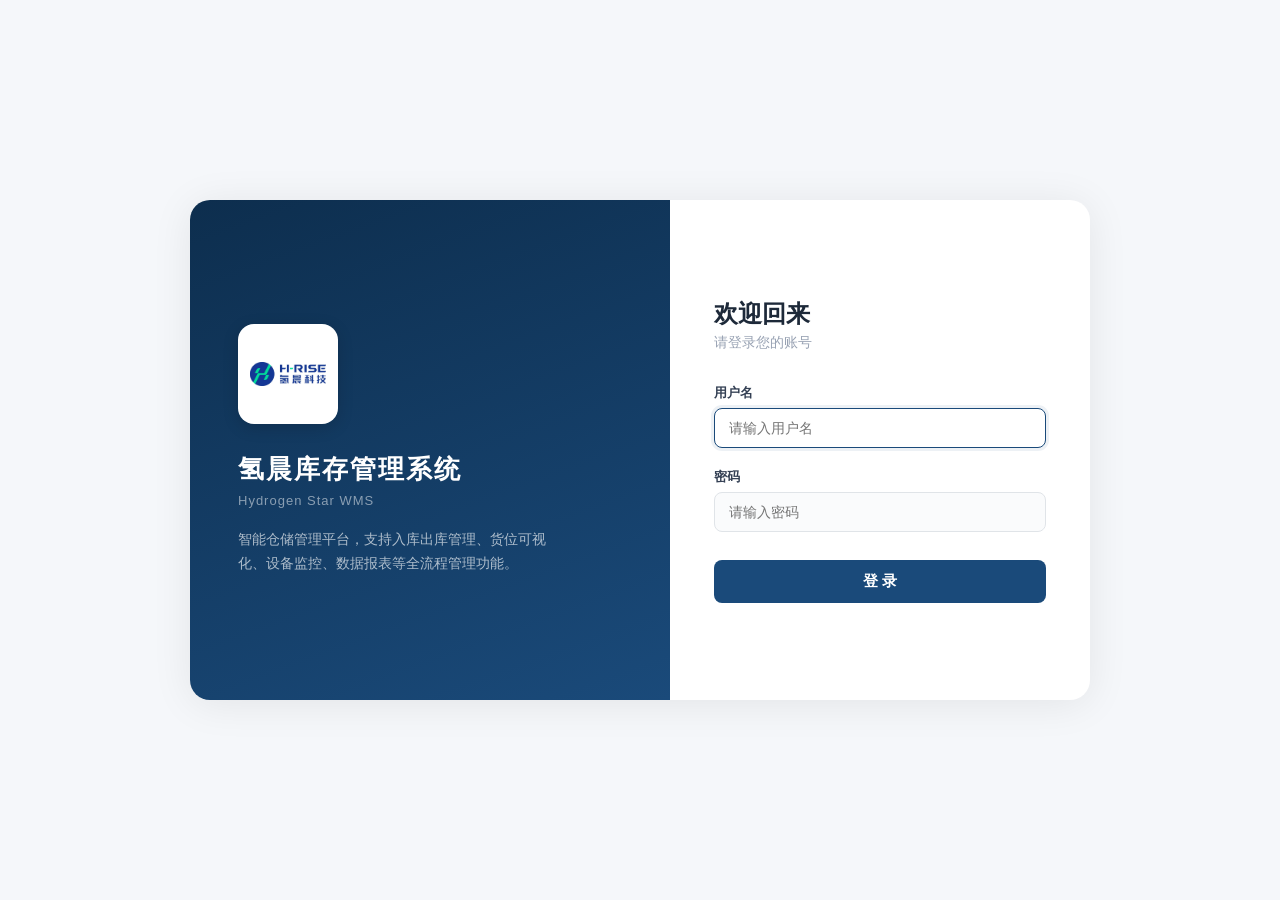
==== LongShenStorageWeb/index.html @ c6182372 "复位按钮" ====
<!DOCTYPE html>
<html lang="zh-CN">
<head>
<meta charset="UTF-8">
<meta name="viewport" content="width=device-width, initial-scale=1.0">
<title>上海氢晨库存管理系统</title>
<link rel="stylesheet" href="css/style.css">
<script>
// ===== 登录函数（内嵌在HTML中，不依赖外部JS，确保始终可用）=====
async function handleLogin() {
    const username = document.getElementById('loginUser').value.trim();
    const password = document.getElementById('loginPass').value;
    if (!username || !password) { alert('请输入用户名和密码'); return; }
    try {
        const resp = await fetch(window.location.origin + '/api/auth/login', {
            method: 'POST',
            headers: { 'Content-Type': 'application/json' },
            body: JSON.stringify({ username, password })
        });
        if (!resp.ok) { const err = await resp.json().catch(()=>({})); throw new Error(err.error || '登录失败'); }
        const data = await resp.json();
        localStorage.setItem('ls_token', data.token);
        localStorage.setItem('ls_user', JSON.stringify(data));
        window.location.href = '/';
    } catch(e) { alert('登录失败: ' + e.message); }
}
</script>
</head>
<body>

<!-- ===== 登录页面（独立全屏） ===== -->
<div class="login-page" id="loginPage">
  <div class="login-container">
    <div class="login-left">
      <div class="login-logo-area">
        <img src="logo.jpg" alt="氢晨" class="login-logo-img">
      </div>
      <div class="login-left-title">氢晨库存管理系统</div>
      <div class="login-left-sub">Hydrogen Star WMS</div>
      <div class="login-left-desc">智能仓储管理平台，支持入库出库管理、货位可视化、设备监控、数据报表等全流程管理功能。</div>
    </div>
    <div class="login-right">
      <div class="login-right-top">
      </div>
      <div class="login-card">
        <div class="login-card-title">欢迎回来</div>
        <div class="login-card-sub">请登录您的账号</div>
        <div class="login-input-wrap">
          <div class="login-input-label">用户名</div>
          <input type="text" id="loginUser" placeholder="请输入用户名" autofocus>
        </div>
        <div class="login-input-wrap">
          <div class="login-input-label">密码</div>
          <input type="password" id="loginPass" placeholder="请输入密码" onkeydown="if(event.key==='Enter')handleLogin()">
        </div>
        <button class="login-action-btn" onclick="handleLogin()">登 录</button>

      </div>
    </div>
  </div>
</div>

<!-- 侧边栏 -->
<div class="sidebar">
  <div class="sidebar-logo">
    <div class="logo-icon" style="background:transparent;width:auto;height:auto;font-size:22px">🏭</div>
    <div class="logo-text">氢晨科技<small>库存管理系统</small></div>
  </div>
  <nav class="sidebar-nav" id="tabNav">
    <a class="nav-item active" data-page="dashboard"><span class="nav-icon">📊</span>仪表盘</a>
    <a class="nav-item perm-write" data-page="inbound"><span class="nav-icon">📥</span>入库管理</a>
    <a class="nav-item perm-write" data-page="outbound"><span class="nav-icon">📤</span>出库管理</a>
    <a class="nav-item" data-page="slots"><span class="nav-icon">🗄️</span>货位管理</a>
    <a class="nav-item" data-page="ledger"><span class="nav-icon">📋</span>台账查询</a>
    <a class="nav-item" data-page="report"><span class="nav-icon">📈</span>报表统计</a>
    <a class="nav-item perm-write" data-page="alert"><span class="nav-icon">⚠️</span>库存预警</a>
    <a class="nav-item" data-page="devmonitor"><span class="nav-icon">📡</span>设备监控</a>
    <a class="nav-item perm-write" data-page="devcontrol"><span class="nav-icon">🎮</span>设备调用</a>
    <a class="nav-item perm-admin" data-page="users"><span class="nav-icon">👥</span>用户管理</a>
    <a class="nav-item perm-admin" data-page="roles"><span class="nav-icon">🔐</span>角色权限</a>
  </nav>
  <div class="sidebar-footer">
    <div class="user-info">
      <div class="user-avatar" id="sidebarAvatar">U</div>
      <div><div class="user-name" id="sidebarUserName">未登录</div><div class="user-role" id="sidebarUserRole">-</div></div>
    </div>
    <button class="logout-btn" onclick="logout()">退出登录</button>
  </div>
</div>

<!-- 主内容 -->
<div class="main">
  <div class="topbar">
    <div class="topbar-title" id="pageTitle">仪表盘</div>
    <div class="topbar-right">
      <span class="topbar-clock" id="topbarClock"></span>
      <span class="topbar-divider">|</span>
      <span class="topbar-status" id="headerStatus">加载中...</span>
      <img src="logo.jpg" alt="氢晨" class="topbar-logo">
    </div>
  </div>
  <div class="content">

    <!-- 仪表盘 -->
    <div class="page active" id="page-dashboard">
      <div class="metrics" id="metricsContainer">
        <div class="metric-card"><div class="metric-icon" style="background:#e8f0fe;font-size:20px">📥</div><div><div class="metric-value" id="metricTodayIn">0</div><div class="metric-label">今日入库</div></div></div>
        <div class="metric-card"><div class="metric-icon" style="background:#fef3e8;font-size:20px">📤</div><div><div class="metric-value" id="metricTodayOut">0</div><div class="metric-label">今日出库</div></div></div>
        <div class="metric-card"><div class="metric-icon" style="background:#fde8e8;font-size:20px">🔴</div><div><div class="metric-value" id="metricOccupied">0</div><div class="metric-label">占用库位</div></div></div>
        <div class="metric-card"><div class="metric-icon" style="background:#e8f8f0;font-size:20px">🟢</div><div><div class="metric-value" id="metricFree">0</div><div class="metric-label">空闲库位</div></div></div>
        <div class="metric-card"><div class="metric-icon" style="background:#fef3e8;font-size:20px">⚠️</div><div><div class="metric-value" id="metricAlert">正常</div><div class="metric-label">库存预警</div></div></div>
      </div>
      <div class="card"><div class="card-header">🗄️ 库位可视化</div>
        <div class="card-body"><div class="legend"><div class="legend-item"><div class="legend-swatch" style="background:#eafaf1"></div>空闲</div><div class="legend-item"><div class="legend-swatch" style="background:#fde8e8"></div>占用</div></div><div class="slot-visual" id="dashboardSlots"></div></div>
      </div>
      <div class="card"><div class="card-header">📋 最近入库</div>
        <div class="card-body"><div class="table-wrap"><table class="data-table"><thead><tr><th>托盘号</th><th>工装号</th><th>货位</th><th>操作人</th><th>时间</th></tr></thead><tbody id="recentBody"></tbody></table></div></div>
      </div>
    </div>

    <!-- 入库 -->
    <div class="page" id="page-inbound">
      <div class="card"><div class="card-header">📥 入库信息录入</div>
        <div class="card-body">
          <div class="form-grid">
            <div class="form-group"><label>托盘号</label><input id="inPallet" list="dlPallet" placeholder="001-066" oninput="formatPalletInput(this)" onfocus="this.select()" autofocus></div>
            <div class="form-group"><label>工装号</label><input id="inTooling" list="dlTooling" placeholder="自行输入"></div>
            <div class="form-group"><label>项目号</label><input id="inProject" list="dlProject" placeholder="自行输入"></div>
            <div class="form-group"><label>型号</label><input id="inModel" list="dlModel" placeholder="字母+数字"></div>
            <div class="form-group"><label>工单号</label><input id="inWorkOrder" placeholder="批次入库保留"></div>
            <div class="form-group"><label>电解槽编号</label><input id="inCellNumber" placeholder="批次入库保留"></div>
            <div class="form-group"><label>组件节数</label><input type="number" id="inComponentSections" min="1" max="20" value="1"></div>
            <div class="form-group"><label>客户名称</label><input id="inCustomer" list="dlCustomer" placeholder="自行输入"></div>
            <div class="form-group"><label>操作人员</label><input id="inOperator" readonly style="background:#f5f5f5;cursor:not-allowed"></div>
            <div class="form-group full"><label>备注</label><textarea id="inNotes"></textarea></div>
          </div>
          <datalist id="dlPallet"></datalist><datalist id="dlTooling"></datalist><datalist id="dlProject"></datalist><datalist id="dlModel"></datalist><datalist id="dlCustomer"></datalist>
          <div class="btn-group">
            <button class="btn btn-primary" onclick="handleInbound()">📥 入库确认</button>
            <button class="btn" onclick="clearInbound()">🗑️ 清空</button>
          </div>
        </div>
      </div>
      <div class="card"><div class="card-header">📋 最近入库</div>
        <div class="card-body"><div class="table-wrap"><table class="data-table"><thead><tr><th>时间</th><th>托盘号</th><th>操作人</th><th>货位</th></tr></thead><tbody id="inboundRecentBody"></tbody></table></div></div>
      </div>
      <div class="card"><div class="card-header">🔧 PLC复位</div>
        <div class="card-body">
          <p style="font-size:13px;color:var(--text-secondary);margin-bottom:12px">当立库处于故障状态(4009=3)时，可发送复位指令清除故障。</p>
          <button class="btn btn-warning" onclick="resetPlc(this)">🔧 执行PLC复位</button>
          <div class="reset-result" style="margin-top:8px;font-size:13px;display:none"></div>
        </div>
      </div>
    </div>

    <!-- 出库 -->
    <div class="page" id="page-outbound">
      <div class="card"><div class="card-header">� 在库清单 - 选择要出库的工件</div>
        <div class="card-body">
          <div style="display:flex;gap:12px;margin-bottom:12px;align-items:center;flex-wrap:wrap">
            <input type="text" id="outSearch" placeholder="🔍 搜索托盘号、型号、货位号..." style="flex:1;min-width:200px;padding:8px 12px;font-size:14px;border:1px solid var(--border);border-radius:6px;outline:none" oninput="filterOutboundTable()">
            <select id="outFilterModel" style="padding:8px 12px;font-size:14px;border:1px solid var(--border);border-radius:6px;outline:none" onchange="filterOutboundTable()">
              <option value="">全部型号</option>
            </select>
            <select id="outFilterProject" style="padding:8px 12px;font-size:14px;border:1px solid var(--border);border-radius:6px;outline:none" onchange="filterOutboundTable()">
              <option value="">全部项目</option>
            </select>
            <button class="btn btn-primary" onclick="loadOutboundInventory()">🔄 刷新</button>
          </div>
          <div class="table-wrap" style="max-height:380px">
            <table class="data-table" id="outboundInventoryTable">
              <thead><tr><th style="width:40px">选择</th><th>托盘号</th><th>工装号</th><th>项目号</th><th>型号</th><th>工单号</th><th>货位</th><th>入库时间</th><th>操作人</th></tr></thead>
              <tbody id="outboundInventoryBody"></tbody>
            </table>
          </div>
        </div>
      </div>
      <div class="card" id="outboundSelectedCard" style="display:none">
        <div class="card-header">📤 出库确认 — <span id="outSelectedLabel"></span></div>
        <div class="card-body">
          <div class="form-grid" style="grid-template-columns:1fr">
            <div class="form-group"><label>操作人员</label><input id="outOperator" readonly style="background:#f5f5f5;cursor:not-allowed"></div>
          </div>
          <div class="btn-group">
            <button class="btn btn-danger" onclick="handleOutbound()">📤 执行出库</button>
            <button class="btn" onclick="document.getElementById('outboundSelectedCard').style.display='none';document.getElementById('outSelectedId').value=''">取消</button>
          </div>
        </div>
      </div>
      <div class="card"><div class="card-header">📋 出库台账</div>
        <div class="card-body"><div class="table-wrap"><table class="data-table"><thead><tr><th>时间</th><th>托盘号</th><th>操作人</th><th>说明</th></tr></thead><tbody id="outboundBody"></tbody></table></div></div>
      </div>
      <div class="card"><div class="card-header">🔧 PLC复位</div>
        <div class="card-body">
          <p style="font-size:13px;color:var(--text-secondary);margin-bottom:12px">当立库处于故障状态(4009=3)时，可发送复位指令清除故障。</p>
          <button class="btn btn-warning" onclick="resetPlc(this)">🔧 执行PLC复位</button>
          <div class="reset-result" style="margin-top:8px;font-size:13px;display:none"></div>
        </div>
      </div>
    </div>

    <!-- 货位 -->
    <div class="page" id="page-slots">
      <div class="card"><div class="card-header"> 库位搜索与编辑</div>
        <div class="card-body">
          <div style="display:flex;gap:12px;margin-bottom:12px;align-items:center">
            <input type="text" id="slotSearch" placeholder="搜索货位号、内部编号、位置..." style="flex:1;padding:8px 12px;font-size:14px;border:1px solid var(--border);border-radius:6px;outline:none" oninput="filterSlotTable()">
            <select id="slotFilterStatus" style="padding:8px 12px;font-size:14px;border:1px solid var(--border);border-radius:6px;outline:none" onchange="filterSlotTable()">
              <option value="">全部状态</option>
              <option value="free">空闲</option>
              <option value="occupied">占用</option>
              <option value="disabled">禁用</option>
            </select>
            <button class="btn btn-primary" onclick="loadSlotPage()">🔄 刷新</button>
          </div>
          <div class="table-wrap" style="max-height:400px"><table class="data-table"><thead><tr><th>内部编号</th><th>货位号</th><th>状态</th><th>位置</th><th>启用</th><th>操作</th></tr></thead><tbody id="slotTableBody"></tbody></table></div>
        </div>
      </div>
      <div class="card"><div class="card-header">📦 在库工件</div>
        <div class="card-body"><div class="table-wrap" style="max-height:180px"><table class="data-table"><thead><tr><th>托盘号</th><th>型号</th><th>货位</th><th>入库时间</th></tr></thead><tbody id="slotInventoryBody"></tbody></table></div></div>
      </div>
    </div>

    <!-- 台账 -->
    <div class="page" id="page-ledger">
      <div class="card"><div class="card-header">🔍 查询条件</div>
        <div class="card-body">
          <div class="search-bar">
            <div class="form-group"><label>类型</label><select id="ledgerType"><option value="">全部</option><option value="0">入库</option><option value="1">出库</option></select></div>
            <div class="form-group"><label>托盘号</label><input id="ledgerPallet"></div>
            <div class="form-group"><label>工单号</label><input id="ledgerWorkOrder"></div>
            <div class="form-group"><label>操作人</label><input id="ledgerOperator"></div>
            <div class="form-group"><label>开始</label><input type="datetime-local" id="ledgerStart"></div>
            <div class="form-group"><label>结束</label><input type="datetime-local" id="ledgerEnd"></div>
          </div>
          <div class="btn-group">
            <button class="btn btn-primary" onclick="queryLedger()">🔍 查询</button>
            <button class="btn" onclick="resetLedger()">🔄 重置</button>
          </div>
        </div>
      </div>
      <div class="card"><div class="card-header">📋 进出台账</div>
        <div class="card-body"><div class="table-wrap" style="max-height:500px"><table class="data-table"><thead><tr><th>时间</th><th>类型</th><th>托盘号</th><th>工单号</th><th>操作人</th><th>货位</th><th>说明</th></tr></thead><tbody id="ledgerBody"></tbody></table></div></div>
      </div>
    </div>

    <!-- 报表 -->
    <div class="page" id="page-report">
      <div class="card"><div class="card-header">📈 报表导出</div>
        <div class="card-body">
          <div class="form-grid">
            <div class="form-group"><label>报表类型</label><select id="reportType"><option>进出台账</option><option>库存清单</option><option>操作记录</option></select></div>
            <div class="form-group"></div>
          </div>
          <div class="btn-group">
            <button class="btn btn-primary" onclick="exportCSV()">📥 导出CSV</button>
            <button class="btn" onclick="previewReport()">👁️ 预览</button>
          </div>
        </div>
      </div>
      <div class="card"><div class="card-header">📄 报表预览</div>
        <div class="card-body"><pre id="reportPreview" style="background:#f9fafb;padding:12px;border-radius:6px;font-size:12px;max-height:400px;overflow:auto;font-family:Consolas,monospace;white-space:pre-wrap;border:1px solid var(--border)"></pre></div>
      </div>
    </div>

    <!-- 库存预警 -->
    <div class="page" id="page-alert">
      <div class="card"><div class="card-header">⚠️ 库存预警设置</div>
        <div class="card-body">
          <div style="display:flex;gap:24px;align-items:center;margin-bottom:20px;padding:20px;background:#f8f9fc;border-radius:8px">
            <div style="font-size:48px" id="alertStatusIcon">⚠️</div>
            <div>
              <div id="alertStatus" style="font-size:18px;font-weight:bold;margin-bottom:4px"><span class="badge badge-active">✅ 正常</span></div>
              <div id="alertDetail" style="color:var(--text-secondary);font-size:14px">加载中...</div>
            </div>
          </div>
          <div class="form-grid" style="max-width:500px">
            <div class="form-group"><label>库存下限</label><input type="number" id="alertMin" min="0" max="999" value="2"></div>
            <div class="form-group"><label>库存上限</label><input type="number" id="alertMax" min="0" max="999" value="18"></div>
          </div>
          <div class="btn-group">
            <button class="btn btn-primary" onclick="saveAlertSettings()">💾 保存预警阈值</button>
          </div>
          <div style="margin-top:16px;padding:12px;background:#fef3e8;border-radius:6px;font-size:13px;color:#b06823">
            💡 当库存数量低于下限或高于上限时，仪表盘和此页面会显示预警状态。
          </div>
        </div>
      </div>
    </div>

    <!-- 用户管理 -->
    <div class="page" id="page-users">
      <div class="card"><div class="card-header">👥 用户管理 <span style="font-weight:normal;font-size:12px;color:var(--text-secondary)">(管理员)</span></div>
        <div class="card-body">
          <div style="text-align:right;margin-bottom:12px">
            <button class="btn btn-primary" onclick="showCreateUserModal()">➕ 新建用户</button>
          </div>
          <div class="table-wrap"><table class="data-table"><thead><tr><th>用户名</th><th>显示名称</th><th>角色</th><th>状态</th><th>创建时间</th><th>操作</th></tr></thead><tbody id="userTableBody"></tbody></table></div>
        </div>
      </div>
    </div>

    <!-- 设备监控 -->
    <div class="page" id="page-devmonitor">
      <div class="card"><div class="card-header">📡 设备运行状态 <span style="font-weight:normal;font-size:12px;color:var(--text-secondary)">汇川Easy522 | D区寄存器</span></div>
        <div class="card-body">
          <div style="display:flex;gap:16px;flex-wrap:wrap;margin-bottom:16px">
            <div style="flex:1;min-width:200px;padding:16px;background:#f8f9fc;border-radius:8px;text-align:center">
              <div style="font-size:12px;color:var(--text-secondary)">设备状态</div>
              <div id="devState" style="font-size:24px;font-weight:bold;margin-top:4px">-</div>
            </div>
            <div style="flex:1;min-width:200px;padding:16px;background:#f8f9fc;border-radius:8px;text-align:center">
              <div style="font-size:12px;color:var(--text-secondary)">运行模式</div>
              <div id="devMode" style="font-size:24px;font-weight:bold;margin-top:4px">-</div>
            </div>
            <div style="flex:1;min-width:200px;padding:16px;background:#f8f9fc;border-radius:8px;text-align:center">
              <div style="font-size:12px;color:var(--text-secondary)">动作步骤</div>
              <div id="devStep" style="font-size:24px;font-weight:bold;margin-top:4px">-</div>
            </div>
            <div style="flex:1;min-width:200px;padding:16px;background:#f8f9fc;border-radius:8px;text-align:center">
              <div style="font-size:12px;color:var(--text-secondary)">故障代码</div>
              <div id="devError" style="font-size:24px;font-weight:bold;margin-top:4px;color:var(--success)">0</div>
            </div>
          </div>

          <div style="display:grid;grid-template-columns:1fr 1fr;gap:16px;margin-bottom:16px">
            <div style="padding:16px;background:#f8f9fc;border-radius:8px">
              <div style="font-size:13px;font-weight:bold;margin-bottom:10px">📍 轴位置</div>
              <div id="devPosition" style="font-size:13px"></div>
            </div>
            <div style="padding:16px;background:#f8f9fc;border-radius:8px">
              <div style="font-size:13px;font-weight:bold;margin-bottom:10px">🚦 信号状态</div>
              <div id="devFlags" style="font-size:13px"></div>
            </div>
          </div>

          <div style="font-size:12px;color:var(--text-secondary);text-align:center;padding:8px">
            <span id="devLastUpdate">等待数据...</span>
            <button class="btn btn-sm" style="margin-left:8px" onclick="loadDeviceMonitor()">🔄 刷新</button>
          </div>
        </div>
      </div>

      <div class="card"><div class="card-header">📋 寄存器值一览</div>
        <div class="card-body">
          <div class="table-wrap" style="max-height:400px"><table class="data-table"><thead><tr><th>地址</th><th>名称</th><th>值</th><th>说明</th></tr></thead><tbody id="devRegisterTable"></tbody></table></div>
        </div>
      </div>
    </div>

    <!-- 设备调用 -->
    <div class="page" id="page-devcontrol">
      <div class="card"><div class="card-header">🎮 设备指令 <span style="font-weight:normal;font-size:12px;color:var(--text-secondary)">写入D区寄存器</span></div>
        <div class="card-body">
          <div style="padding:12px;background:#fef3e8;border-radius:6px;font-size:13px;color:#b06823;margin-bottom:16px">
            ⚠️ 设置目标货位参数后点击"发送指令"。
          </div>

          <div style="display:grid;grid-template-columns:1fr 1fr;gap:16px;margin-bottom:16px">
            <div style="padding:16px;background:#f0f4f8;border-radius:8px">
              <div style="font-size:13px;font-weight:bold;margin-bottom:8px">🎯 目标货位</div>
              <div class="form-group" style="margin-bottom:6px"><label style="font-size:12px">设备序号</label><input type="number" id="cmdDeviceNo" value="1" min="1"></div>
              <div class="form-group" style="margin-bottom:6px"><label style="font-size:12px">动作标志</label><input type="number" id="cmdActionFlag" value="1" min="0" max="65535"></div>
              <div class="form-group" style="margin-bottom:6px"><label style="font-size:12px">排</label><input type="number" id="cmdFromRow" value="1" min="1" max="2"></div>
              <div class="form-group" style="margin-bottom:6px"><label style="font-size:12px">列</label><input type="number" id="cmdFromCol" value="1" min="1" max="4"></div>
              <div class="form-group"><label style="font-size:12px">层</label><input type="number" id="cmdFromLevel" value="1" min="1" max="8"></div>
            </div>
            <div style="padding:16px;background:#f0f4f8;border-radius:8px">
              <div style="font-size:13px;font-weight:bold;margin-bottom:8px">⚙️ 信息</div>
              <div style="font-size:12px;color:var(--text-secondary);margin-top:8px">
                <p>不分出入库，只需设置目标位置。</p>
                <p style="margin-top:8px">指令将写入：</p>
                <p>D2022 = 设备序号</p>
                <p>D2023 = 动作标志</p>
                <p>D2024~2026 = 排/列/层</p>
              </div>
            </div>
          </div>

          <div class="btn-group">
            <button class="btn btn-primary" onclick="sendDeviceCommand()">🚀 发送指令</button>
            <button class="btn" onclick="loadDeviceRegisters()">🔄 刷新写入区</button>
          </div>

          <div id="cmdResult" style="margin-top:12px;padding:12px;background:#f8f9fc;border-radius:6px;font-size:13px;display:none"></div>
        </div>
      </div>

      <div class="card"><div class="card-header">� PLC复位</div>
        <div class="card-body">
          <p style="font-size:13px;color:var(--text-secondary);margin-bottom:12px">当立库处于故障状态(4009=3)时，可发送复位指令清除故障。</p>
          <button class="btn btn-warning" onclick="resetPlc(this)">🔧 执行PLC复位</button>
          <div class="reset-result" style="margin-top:8px;font-size:13px;display:none"></div>
        </div>
      </div>

      <div class="card"><div class="card-header">�📝 写入寄存器</div>
        <div class="card-body">
          <div style="display:grid;grid-template-columns:repeat(auto-fill,minmax(180px,1fr));gap:10px" id="writeRegisters"></div>
        </div>
      </div>
    </div>

    <!-- 角色权限 -->
    <div class="page" id="page-roles">
      <div class="card"><div class="card-header">🔐 角色权限管理 <span style="font-weight:normal;font-size:12px;color:var(--text-secondary)">(管理员)</span></div>
        <div class="card-body" id="rolePermissionsContainer">
          <div class="loading">加载中...</div>
        </div>
      </div>
    </div>

  </div>
</div>

<script src="js/app.js?v=20260722"></script>

<!-- 用户编辑弹窗 -->
<div class="modal-overlay hidden" id="userModal">
  <div class="modal-box">
    <div class="modal-header"><span id="modalTitle">新建用户</span><a href="javascript:closeUserModal()" style="text-decoration:none;color:#999">✕</a></div>
    <div class="modal-body">
      <div class="form-group" style="margin-bottom:14px"><label>用户名</label><input type="text" id="mUsername"></div>
      <div class="form-group" style="margin-bottom:14px"><label>密码</label><input type="password" id="mPassword" placeholder="新建必填，编辑留空不修改"></div>
      <div class="form-group" style="margin-bottom:14px"><label>显示名称</label><input type="text" id="mDisplayName"></div>
      <div class="form-group" style="margin-bottom:14px"><label>角色</label><select id="mRole"><option value="Admin">管理员</option><option value="Operator" selected>操作员</option><option value="Viewer">查看员</option></select></div>
      <div class="form-group" style="margin-bottom:8px"><label><input type="checkbox" id="mIsActive" checked> 启用</label></div>
    </div>
    <div class="modal-footer">
      <button class="btn" onclick="closeUserModal()">取消</button>
      <button class="btn btn-primary" onclick="saveUser()">保存</button>
    </div>
  </div>
</div>

<!-- 库位详情弹窗 -->
<div class="modal-overlay hidden" id="slotDetailModal">
  <div class="modal-box" style="max-width:480px">
    <div class="modal-header">
      <span>📦 库位详情</span>
      <a href="javascript:closeSlotDetail()" style="text-decoration:none;color:#999;font-size:18px">✕</a>
    </div>
    <div class="modal-body" id="slotDetailBody">
      <div style="text-align:center;padding:20px;color:#98a2b3">加载中...</div>
    </div>
  </div>
</div>
<!-- 库位编辑弹窗 -->
<div class="modal-overlay hidden" id="slotEditModal">
  <div class="modal-box" style="max-width:500px">
    <div class="modal-header"><span>✏️ 编辑库位</span><a href="javascript:closeSlotEdit()" style="text-decoration:none;color:#999;font-size:18px">✕</a></div>
    <div class="modal-body">
      <div style="text-align:center;margin-bottom:16px">
        <div style="font-size:20px;font-weight:bold;color:#1d2939" id="editSlotCode">-</div>
        <div style="font-size:13px;color:#98a2b3;margin-top:4px" id="editSlotPosition">-</div>
      </div>
      <div style="border-top:1px solid #e8ecf0;padding-top:16px">
        <div class="form-grid" style="grid-template-columns:1fr 1fr">
          <div class="form-group"><label>内部编号</label><input type="number" id="editInternalNumber" min="0" max="99"></div>
          <div class="form-group" style="justify-content:flex-end">
            <label style="display:flex;align-items:center;gap:8px;margin-top:18px">
              <input type="checkbox" id="editIsEnabled" checked style="width:18px;height:18px"> 启用库位
            </label>
          </div>
        </div>
      </div>
      <div style="border-top:1px solid #e8ecf0;padding-top:14px;margin-top:14px">
        <div style="font-size:13px;font-weight:bold;color:#d92d20;margin-bottom:8px">⚠️ 危险操作</div>
        <button class="btn btn-danger" onclick="abnormalReleaseSlot()" style="width:100%">
          🔓 异常释放 - 强制清空该库位的工件信息
        </button>
        <div style="font-size:11px;color:#98a2b3;margin-top:4px">异常释放会强制删除该库位上的工件记录并释放库位，请谨慎操作。</div>
      </div>
    </div>
    <div class="modal-footer">
      <button class="btn" onclick="closeSlotEdit()">取消</button>
      <button class="btn btn-primary" onclick="saveSlotEdit()">💾 保存</button>
    </div>
  </div>
</div>
<!-- PLC任务进度弹窗 -->
<div class="modal-overlay hidden" id="plcTaskModal">
  <div class="modal-box" style="max-width:560px">
    <div class="modal-header">
      <span id="plcTaskTitle">📡 PLC任务执行中</span>
      <span style="color:#999;font-size:18px">⏳</span>
    </div>
    <div class="modal-body">
      <div style="margin-bottom:12px">
        <div class="progress-bar-bg">
          <div class="progress-bar-fill" id="plcTaskProgress" style="width:0%"></div>
        </div>
      </div>
      <div id="plcTaskSteps" style="max-height:300px;overflow-y:auto;font-size:13px;line-height:1.8">
      </div>
      <div style="margin-top:12px;border-top:1px solid #e8ecf0;padding-top:10px">
        <div style="font-size:11px;color:#98a2b3;font-weight:bold">📋 通信日志</div>
        <div id="plcTaskLogs" style="font-size:11px;color:#667085;max-height:150px;overflow-y:auto;font-family:Consolas,monospace;background:#f5f7fa;padding:8px;border-radius:4px;margin-top:4px;line-height:1.5"></div>
      </div>
    </div>
    <div class="modal-footer" id="plcTaskFooter">
      <button class="btn btn-primary hidden" id="plcTaskCloseBtn" onclick="closePlcTaskModal()">✅ 关闭</button>
    </div>
  </div>
</div>
</body>
</html>
---- LongShenStorageWeb/css/style.css ----
/* ===== 氢晨库存管理系统 - 专业管理界面 v3 ===== */
:root {
    --sidebar-w: 220px;
    --header-h: 56px;
    --primary: #1a4a7a;
    --primary-dark: #0d2e4e;
    --primary-light: #e8f0f8;
    --accent: #c99147;
    --accent-light: #f6ebda;
    --bg: #f0f2f5;
    --card: #ffffff;
    --border: #d0d5dd;
    --text: #1d2939;
    --text-secondary: #667085;
    --success: #12b76a;
    --danger: #d92d20;
    --warning: #f79009;
    --sidebar-bg: #0d2e4e;
    --sidebar-text: #b0c8e0;
    --sidebar-active: #c99147;
}

* { margin:0; padding:0; box-sizing:border-box; }

body {
    font-family: 'Microsoft YaHei UI', -apple-system, 'Segoe UI', sans-serif;
    background: var(--bg); color: var(--text); font-size: 14px;
    min-height: 100vh; display: flex;
}

/* ===== 侧边栏 ===== */
.sidebar {
    width: var(--sidebar-w); min-height: 100vh; background: var(--sidebar-bg);
    display: flex; flex-direction: column; position: fixed; left: 0; top: 0; z-index: 100;
}
.sidebar-logo {
    padding: 18px 16px; border-bottom: 1px solid rgba(255,255,255,0.08);
    display: flex; align-items: center; gap: 10px;
}
.sidebar-logo .logo-icon {
    width: 36px; height: 36px; background: var(--accent); border-radius: 8px;
    display: flex; align-items: center; justify-content: center;
    font-size: 20px; flex-shrink: 0;
}
.sidebar-logo .logo-text { color: white; font-size: 15px; font-weight: bold; line-height: 1.3; }
.sidebar-logo .logo-text small { font-size: 10px; font-weight: normal; color: var(--sidebar-text); display: block; margin-top: 1px; }

.sidebar-nav { flex: 1; padding: 12px 0; overflow-y: auto; }
.nav-item {
    display: flex; align-items: center; gap: 12px; padding: 10px 20px;
    color: var(--sidebar-text); cursor: pointer; transition: all 0.15s;
    font-size: 13px; border-left: 3px solid transparent; text-decoration: none;
}
.nav-item:hover { background: rgba(255,255,255,0.06); color: white; }
.nav-item.active { background: rgba(255,255,255,0.1); color: white; border-left-color: var(--sidebar-active); font-weight: bold; }
.nav-item .nav-icon { font-size: 18px; width: 24px; text-align: center; }
.nav-item.hidden { display: none; }

.sidebar-footer {
    padding: 12px 16px; border-top: 1px solid rgba(255,255,255,0.08);
    font-size: 12px; color: var(--sidebar-text);
}
.sidebar-footer .user-info { display: flex; align-items: center; gap: 8px; margin-bottom: 8px; }
.sidebar-footer .user-avatar {
    width: 32px; height: 32px; border-radius: 50%; background: var(--accent);
    display: flex; align-items: center; justify-content: center;
    color: white; font-weight: bold; font-size: 14px; flex-shrink: 0;
}
.sidebar-footer .user-name { font-weight: bold; color: white; font-size: 13px; }
.sidebar-footer .user-role { color: var(--sidebar-text); font-size: 11px; }
.sidebar-footer .logout-btn {
    width: 100%; padding: 6px; background: rgba(255,255,255,0.08); border: none;
    color: var(--sidebar-text); cursor: pointer; font-size: 12px; border-radius: 4px;
}
.sidebar-footer .logout-btn:hover { background: rgba(255,255,255,0.15); color: white; }

/* ===== 主内容 ===== */
.main { margin-left: var(--sidebar-w); flex: 1; min-height: 100vh; }
.topbar {
    height: var(--header-h); background: var(--card); border-bottom: 1px solid var(--border);
    display: flex; align-items: center; justify-content: space-between;
    padding: 0 24px; position: sticky; top: 0; z-index: 50;
}
.topbar-title { font-size: 16px; font-weight: bold; color: var(--text); }
.topbar-right { display: flex; align-items: center; gap: 0; }
.topbar-clock { font-size: 13px; color: var(--text-secondary); font-weight: 500; letter-spacing: 0.5px; }
.topbar-divider { color: #d0d5dd; font-size: 14px; margin: 0 12px; }
.topbar-status { font-size: 12px; color: var(--text-secondary); margin-right: 14px; }
.topbar-logo { height: 28px; width: auto; border-radius: 4px; }
.content { padding: 20px 24px; }

/* ===== 页面 ===== */
.page { display: none; }
.page.active { display: block; }

/* ===== 卡片 ===== */
.card {
    background: var(--card); border: 1px solid var(--border); border-radius: 8px;
    margin-bottom: 16px; overflow: hidden;
}
.card-header {
    padding: 14px 20px; font-size: 14px; font-weight: bold;
    border-bottom: 1px solid var(--border); display: flex; align-items: center; gap: 8px;
}
.card-body { padding: 16px 20px; }

/* ===== 指标卡片 ===== */
.metrics { display: grid; grid-template-columns: repeat(5, 1fr); gap: 16px; margin-bottom: 20px; }
.metric-card {
    background: var(--card); border: 1px solid var(--border); border-radius: 8px;
    padding: 16px 20px; display: flex; align-items: center; gap: 16px;
}
.metric-card .metric-icon {
    width: 48px; height: 48px; border-radius: 12px;
    display: flex; align-items: center; justify-content: center; font-size: 24px;
}
.metric-card .metric-value { font-size: 28px; font-weight: bold; line-height: 1.2; }
.metric-card .metric-label { font-size: 13px; color: var(--text-secondary); }

/* ===== 表格 ===== */
.table-wrap { overflow-x: auto; max-height: 450px; overflow-y: auto; }
.data-table { width: 100%; border-collapse: collapse; font-size: 13px; }
.data-table thead { position: sticky; top: 0; z-index: 2; }
.data-table th {
    background: #f9fafb; color: var(--text-secondary); font-weight: 600;
    padding: 10px 12px; text-align: left; font-size: 12px;
    border-bottom: 1px solid var(--border);
}
.data-table td { padding: 10px 12px; border-bottom: 1px solid #f0f0f0; }
.data-table tbody tr:hover { background: #f8f9fc; }
.data-table .badge {
    display: inline-block; padding: 2px 10px; border-radius: 12px;
    font-size: 11px; font-weight: 600;
}
.badge-admin { background: #e8f0fe; color: #1a4a7a; }
.badge-operator { background: #fef3e8; color: #b06823; }
.badge-viewer { background: #e8f8f0; color: #12b76a; }
.badge-active { background: #e8f8f0; color: #12b76a; }
.badge-inactive { background: #fee8e8; color: #d92d20; }

/* ===== 表单 ===== */
.form-grid { display: grid; grid-template-columns: 1fr 1fr; gap: 14px 20px; }
.form-group { display: flex; flex-direction: column; gap: 4px; }
.form-group.full { grid-column: 1 / -1; }
.form-group label { font-size: 13px; font-weight: 600; color: var(--text); }
.form-group input, .form-group select, .form-group textarea {
    padding: 8px 12px; font-size: 14px; border: 1px solid var(--border);
    border-radius: 6px; background: white; font-family: inherit;
    outline: none; transition: border-color 0.15s;
}
.form-group input:focus, .form-group select:focus, .form-group textarea:focus {
    border-color: var(--primary); box-shadow: 0 0 0 3px rgba(26,74,122,0.1);
}
.form-group textarea { min-height: 60px; resize: vertical; }

/* ===== 登录页 ===== */
.login-page {
    position: fixed; inset: 0; z-index: 9999;
    background: #f5f7fa;
    display: flex; align-items: center; justify-content: center;
}
.login-container {
    display: flex; align-items: center; gap: 0;
    background: white; border-radius: 20px;
    box-shadow: 0 4px 40px rgba(0,0,0,0.08);
    overflow: hidden; max-width: 900px; width: 100%;
    margin: 20px;
}

/* 左侧品牌区 */
.login-left {
    flex: 1; padding: 60px 48px;
    background: linear-gradient(160deg, #0d2e4e 0%, #1a4a7a 100%);
    color: white; min-height: 500px;
    display: flex; flex-direction: column; justify-content: center;
}
.login-logo-area {
    width: 100px; height: 100px; margin-bottom: 28px;
    background: white; border-radius: 16px;
    display: flex; align-items: center; justify-content: center;
    padding: 12px; box-shadow: 0 4px 16px rgba(0,0,0,0.15);
}
.login-logo-img { max-width: 100%; max-height: 100%; object-fit: contain; }
.login-left-title { font-size: 26px; font-weight: bold; letter-spacing: 2px; margin-bottom: 6px; }
.login-left-sub { font-size: 13px; color: rgba(255,255,255,0.5); letter-spacing: 1px; margin-bottom: 20px; }
.login-left-desc { font-size: 14px; color: rgba(255,255,255,0.65); line-height: 1.7; max-width: 320px; }

/* 右侧登录区 */
.login-right {
    width: 420px; padding: 40px 44px;
    position: relative;
}
.login-right-top {
    position: absolute; top: 24px; right: 28px;
    font-size: 12px; color: #98a2b3;
}
.login-right-top a { color: #1a4a7a; text-decoration: none; font-weight: 600; }
.login-card-title { font-size: 24px; font-weight: bold; color: #1d2939; margin-bottom: 4px; }
.login-card-sub { font-size: 14px; color: #98a2b3; margin-bottom: 32px; }

.login-input-wrap { margin-bottom: 20px; }
.login-input-label {
    font-size: 13px; font-weight: 600; color: #344054;
    margin-bottom: 6px;
}
.login-input-wrap input {
    width: 100%; padding: 11px 14px; font-size: 14px;
    border: 1.5px solid #e0e4e8; border-radius: 8px;
    outline: none; font-family: inherit; background: #fafbfc;
    transition: all 0.2s; box-sizing: border-box;
}
.login-input-wrap input:focus {
    border-color: #1a4a7a; background: white;
    box-shadow: 0 0 0 3px rgba(26,74,122,0.08);
}

.login-action-btn {
    width: 100%; padding: 12px; margin-top: 8px;
    background: #1a4a7a; color: white; border: none;
    border-radius: 8px; font-size: 15px; font-weight: bold;
    cursor: pointer; font-family: inherit;
    transition: all 0.2s;
}
.login-action-btn:hover { background: #0d2e4e; }
.login-action-btn:active { transform: scale(0.98); }

.login-demo-accounts {
    margin-top: 20px; padding: 12px 14px;
    background: #f8f9fc; border-radius: 8px;
    font-size: 12px; color: #98a2b3; line-height: 1.8;
}
.login-demo-accounts code {
    background: #e8ecf0; padding: 1px 6px; border-radius: 3px;
    font-size: 11px; color: #1a4a7a; font-weight: 600;
}

@media (max-width: 780px) {
    .login-container { flex-direction: column; max-width: 440px; }
    .login-left { padding: 40px 32px; min-height: auto; align-items: center; text-align: center; }
    .login-left-desc { max-width: 100%; }
    .login-right { width: 100%; padding: 32px 28px; }
    .login-right-top { position: static; text-align: right; margin-bottom: 16px; }
}

/* ===== 按钮 ===== */
.btn {
    padding: 8px 18px; font-size: 13px; font-weight: 600; border-radius: 6px;
    border: 1px solid var(--border); cursor: pointer; display: inline-flex;
    align-items: center; gap: 6px; background: white; color: var(--text);
    transition: all 0.15s; font-family: inherit; white-space: nowrap;
}
.btn:hover { opacity: 0.9; }
.btn:disabled { opacity: 0.5; cursor: not-allowed; }
.btn-primary { background: var(--primary); color: white; border-color: var(--primary); }
.btn-primary:hover { background: var(--primary-dark); }
.btn-success { background: var(--success); color: white; border-color: var(--success); }
.btn-danger { background: var(--danger); color: white; border-color: var(--danger); }
.btn-warning { background: var(--warning); color: white; border-color: var(--warning); }
.btn-sm { padding: 5px 12px; font-size: 12px; }
.btn-group { display: flex; gap: 8px; flex-wrap: wrap; margin-top: 12px; }

/* ===== 搜索栏 ===== */
.search-bar {
    display: grid; grid-template-columns: repeat(auto-fill, minmax(170px, 1fr));
    gap: 12px; align-items: end;
}

/* ===== 货位可视化 ===== */
.slot-visual { display: grid; grid-template-columns: 1fr 1fr; gap: 16px; }
.slot-rack { border: 1px solid var(--border); border-radius: 6px; overflow: hidden; }
.slot-rack h4 { background: #f0f4f8; padding: 8px 14px; font-size: 13px; }
.rack-grid {
    display: grid; grid-template-columns: 40px repeat(4, 1fr); gap: 1px;
    background: #d0d5dd;
}
.rack-grid .cell {
    background: white; padding: 2px; text-align: center; font-size: 11px;
    cursor: pointer; min-height: 32px; display: flex; flex-direction: column;
    align-items: center; justify-content: center; transition: all 0.15s;
}
.rack-grid .cell.free { background: #eafaf1; }
.rack-grid .cell.occupied { background: #fde8e8; }
.rack-grid .cell.disabled { background: #f0f0f0; border: 1px dashed #ccc; opacity: 0.7; }
.rack-grid .cell:hover { opacity: 0.8; }
.rack-grid .cell .slot-number { font-size: 14px; font-weight: bold; color: #1d2939; line-height: 1.2; }
.rack-grid .cell .slot-status { font-size: 9px; font-weight: bold; }
.rack-grid .header-cell {
    background: #f0f4f8; display: flex; align-items: center;
    justify-content: center; font-size: 10px; font-weight: 600; color: #475467;
}

/* ===== 图例 ===== */
.legend { display: flex; gap: 20px; margin-bottom: 10px; font-size: 12px; }
.legend-item { display: flex; align-items: center; gap: 6px; }
.legend-swatch { width: 16px; height: 16px; border-radius: 3px; }

/* ===== 弹窗 ===== */
.modal-overlay {
    position: fixed; top: 0; left: 0; right: 0; bottom: 0;
    background: rgba(0,0,0,0.45); display: flex; align-items: center;
    justify-content: center; z-index: 1000; backdrop-filter: blur(2px);
}
.modal-box {
    background: white; border-radius: 10px; max-width: 480px; width: 90%;
    max-height: 80vh; overflow-y: auto; box-shadow: 0 8px 32px rgba(0,0,0,0.15);
}
.modal-header { padding: 16px 20px; font-size: 16px; font-weight: bold; border-bottom: 1px solid var(--border); display: flex; justify-content: space-between; }
.modal-body { padding: 20px; }
.modal-footer { padding: 12px 20px; border-top: 1px solid var(--border); text-align: right; }

/* ===== 进度条 ===== */
.progress-bar-bg { height: 6px; background: #e8ecf0; border-radius: 3px; overflow: hidden; }
.progress-bar-fill { height: 100%; background: var(--primary); border-radius: 3px; transition: width 0.5s ease; }

/* ===== PLC任务日志 ===== */
.plc-step { display: flex; align-items: flex-start; gap: 8px; padding: 4px 0; }
.plc-step-icon { flex-shrink: 0; width: 20px; text-align: center; }
.plc-step-done { color: var(--success); }
.plc-step-active { color: var(--primary); font-weight: 600; }
.plc-step-error { color: var(--danger); font-weight: 600; }
.plc-step-wait { color: var(--text-secondary); }

/* ===== Toast ===== */
.toast {
    position: fixed; top: 20px; right: 20px; padding: 12px 24px; border-radius: 8px;
    background: var(--primary); color: white; font-weight: 600; z-index: 2000;
    box-shadow: 0 4px 12px rgba(0,0,0,0.15); animation: slideIn 0.3s ease; font-size: 14px;
}
.toast.success { background: var(--success); }
.toast.error { background: var(--danger); }
@keyframes slideIn { from { transform: translateX(100%); opacity: 0; } to { transform: translateX(0); opacity: 1; } }

/* ===== 空状态 ===== */
.empty-state { text-align: center; padding: 40px 20px; color: var(--text-secondary); }
.empty-state .empty-icon { font-size: 48px; margin-bottom: 12px; }
.loading { text-align: center; padding: 40px; color: var(--text-secondary); }

/* ===== 工具类 ===== */
.hidden { display: none !important; }
.mt-8 { margin-top: 8px; } .mb-8 { margin-bottom: 8px; }
.mt-16 { margin-top: 16px; } .mb-16 { margin-bottom: 16px; }
.flex { display: flex; } .gap-8 { gap: 8px; } .gap-16 { gap: 16px; }
.items-center { align-items: center; } .text-center { text-align: center; }
.text-right { text-align: right; }
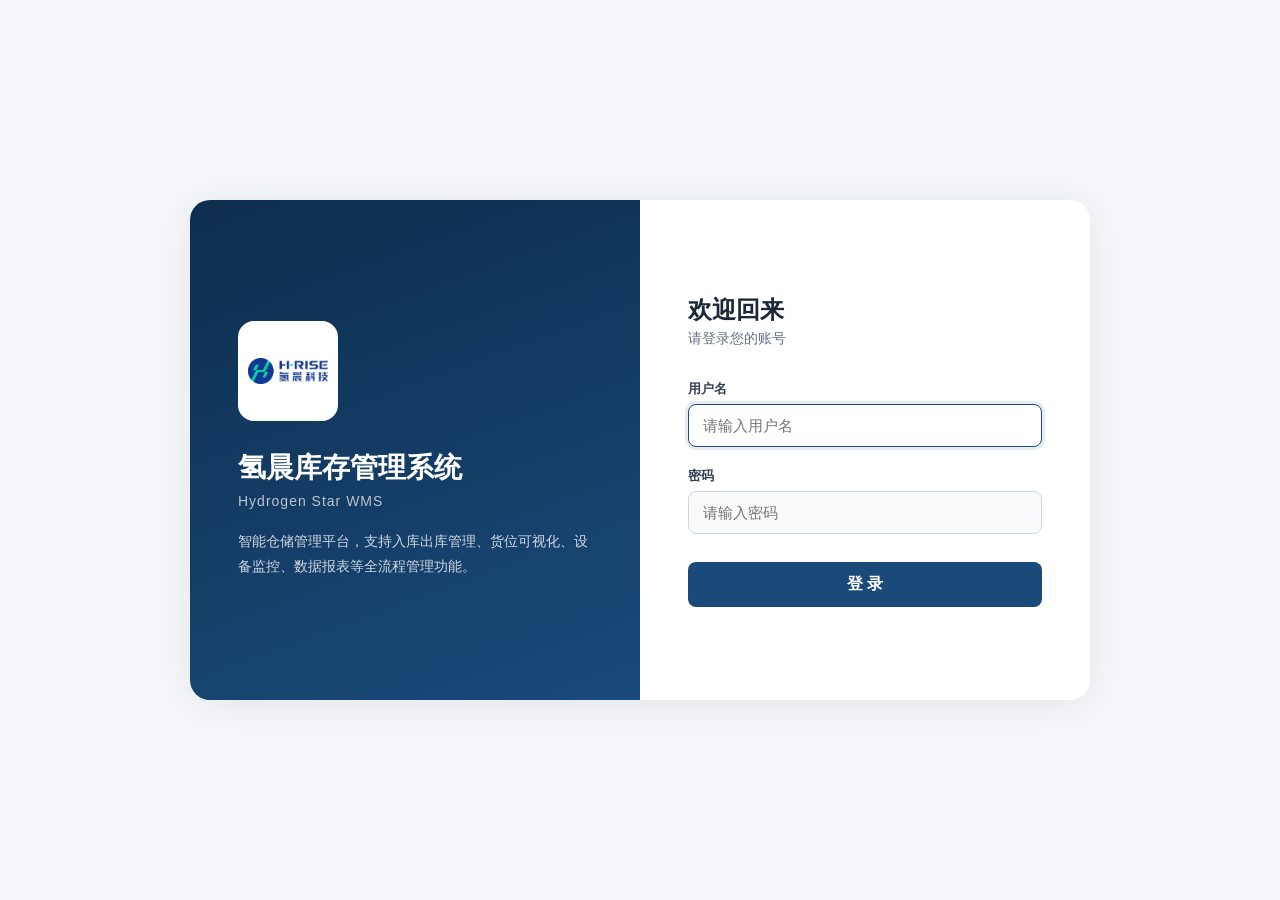
==== commit 5b500fd4: "更新版本三" ====
--- a/LongShenStorageWeb/index.html
+++ b/LongShenStorageWeb/index.html
@@ -3,64 +3,211 @@
 <head>
 <meta charset="UTF-8">
 <meta name="viewport" content="width=device-width, initial-scale=1.0">
-<title>上海氢晨库存管理系统</title>
+<title>氢晨库存管理系统 - 仪表盘</title>
 <link rel="stylesheet" href="css/style.css">
+<script src="js/shared.js"></script>
+</head>
+<body>
+
+<!-- 侧边栏 -->
+<div class="sidebar">
+  <div class="sidebar-logo">
+    <div class="logo-icon" style="background:transparent;width:auto;height:auto;font-size:22px">🏭</div>
+    <div class="logo-text">氢晨科技<small>库存管理系统</small></div>
+  </div>
+  <nav class="sidebar-nav">
+    <a class="nav-item active" href="index.html"><span class="nav-icon">📊</span>仪表盘</a>
+    <a class="nav-item perm-write" href="inbound.html"><span class="nav-icon">📥</span>入库管理</a>
+    <a class="nav-item perm-write" href="outbound.html"><span class="nav-icon">📤</span>出库管理</a>
+    <a class="nav-item" href="slots.html"><span class="nav-icon">🗄️</span>货位管理</a>
+    <a class="nav-item" href="ledger.html"><span class="nav-icon">📋</span>台账查询</a>
+    <a class="nav-item" href="report.html"><span class="nav-icon">📈</span>报表统计</a>
+    <a class="nav-item perm-write" href="alert.html"><span class="nav-icon">⚠️</span>库存预警</a>
+    <a class="nav-item" href="devmonitor.html"><span class="nav-icon">📡</span>设备监控</a>
+    <a class="nav-item perm-write" href="devcontrol.html"><span class="nav-icon">🎮</span>设备调用</a>
+    <a class="nav-item perm-admin" href="users.html"><span class="nav-icon">👥</span>用户管理</a>
+    <a class="nav-item perm-admin" href="roles.html"><span class="nav-icon">🔐</span>角色权限</a>
+  </nav>
+  <div class="sidebar-footer">
+    <div class="user-info">
+      <div class="user-avatar" id="sidebarAvatar">U</div>
+      <div><div class="user-name" id="sidebarUserName">未登录</div><div class="user-role" id="sidebarUserRole">-</div></div>
+    </div>
+    <button class="logout-btn" onclick="logout()">退出登录</button>
+  </div>
+</div>
+
+<!-- 主内容 -->
+<div class="main">
+  <div class="topbar">
+    <div class="topbar-title" id="pageTitle">仪表盘</div>
+    <div class="topbar-right">
+      <span class="topbar-clock" id="topbarClock"></span>
+      <span class="topbar-divider">|</span>
+      <span class="topbar-status" id="headerStatus">加载中...</span>
+      <img src="logo.jpg" alt="氢晨" class="topbar-logo">
+    </div>
+  </div>
+  <div class="content">
+
+    <div class="metrics" id="metricsContainer">
+      <div class="metric-card"><div class="metric-icon" style="background:#e8f0fe;font-size:20px">📥</div><div><div class="metric-value" id="metricTodayIn">0</div><div class="metric-label">今日入库</div></div></div>
+      <div class="metric-card"><div class="metric-icon" style="background:#fef3e8;font-size:20px">📤</div><div><div class="metric-value" id="metricTodayOut">0</div><div class="metric-label">今日出库</div></div></div>
+      <div class="metric-card"><div class="metric-icon" style="background:#fde8e8;font-size:20px">🔴</div><div><div class="metric-value" id="metricOccupied">0</div><div class="metric-label">占用库位</div></div></div>
+      <div class="metric-card"><div class="metric-icon" style="background:#e8f8f0;font-size:20px">🟢</div><div><div class="metric-value" id="metricFree">0</div><div class="metric-label">空闲库位</div></div></div>
+      <div class="metric-card"><div class="metric-icon" style="background:#fef3e8;font-size:20px">⚠️</div><div><div class="metric-value" id="metricAlert">正常</div><div class="metric-label">库存预警</div></div></div>
+    </div>
+
+    <div class="card"><div class="card-header">🗄️ 库位可视化</div>
+      <div class="card-body"><div class="legend"><div class="legend-item"><div class="legend-swatch" style="background:#eafaf1"></div>空闲</div><div class="legend-item"><div class="legend-swatch" style="background:#fde8e8"></div>占用</div></div><div class="slot-visual" id="dashboardSlots"></div></div>
+    </div>
+
+    <div class="card"><div class="card-header">📡 设备运行状态</div>
+      <div class="card-body" id="deviceStatusBody" style="font-size:13px">
+        <div style="display:grid;grid-template-columns:repeat(auto-fit,minmax(160px,1fr));gap:12px">
+          <div style="display:flex;align-items:center;gap:8px;padding:10px;background:#f8f9fc;border-radius:6px">
+            <span style="font-size:18px">🔌</span>
+            <div><div style="font-size:11px;color:#98a2b3">连接状态</div>
+            <div style="font-weight:bold" id="devConnStatus">加载中...</div></div>
+          </div>
+          <div style="display:flex;align-items:center;gap:8px;padding:10px;background:#f8f9fc;border-radius:6px">
+            <span style="font-size:18px">⚙️</span>
+            <div><div style="font-size:11px;color:#98a2b3">运行状态</div>
+            <div style="font-weight:bold" id="devRunStatus">加载中...</div></div>
+          </div>
+          <div style="display:flex;align-items:center;gap:8px;padding:10px;background:#f8f9fc;border-radius:6px">
+            <span style="font-size:18px">📋</span>
+            <div><div style="font-size:11px;color:#98a2b3">任务状态</div>
+            <div style="font-weight:bold;color:#667085" id="devTaskStatus">加载中...</div></div>
+          </div>
+          <div style="display:flex;align-items:center;gap:8px;padding:10px;background:#f8f9fc;border-radius:6px">
+            <span style="font-size:18px">⚠️</span>
+            <div><div style="font-size:11px;color:#98a2b3">故障代码</div>
+            <div style="font-weight:bold" id="devFaultStatus">加载中...</div></div>
+          </div>
+        </div>
+      </div>
+    </div>
+
+  </div>
+</div>
+
 <script>
-// ===== 登录函数（内嵌在HTML中，不依赖外部JS，确保始终可用）=====
-async function handleLogin() {
-    const username = document.getElementById('loginUser').value.trim();
-    const password = document.getElementById('loginPass').value;
-    if (!username || !password) { alert('请输入用户名和密码'); return; }
+initPage('dashboard', '仪表盘');
+loadDashboard();
+
+// ===== 仪表盘逻辑 =====
+async function loadDashboard() {
     try {
-        const resp = await fetch(window.location.origin + '/api/auth/login', {
-            method: 'POST',
-            headers: { 'Content-Type': 'application/json' },
-            body: JSON.stringify({ username, password })
+        const data = await api('/appstate/dashboard');
+        document.getElementById('metricTodayIn').textContent = data.todayInbound;
+        document.getElementById('metricTodayOut').textContent = data.todayOutbound;
+        document.getElementById('metricOccupied').textContent = data.occupiedSlots;
+        document.getElementById('metricFree').textContent = data.freeSlots;
+        const alertEl = document.getElementById('metricAlert');
+        alertEl.textContent = data.alertStatus;
+        alertEl.style.color = data.isAlert ? '#d92d20' : '#1d2939';
+        document.getElementById('headerStatus').textContent = `📥${data.todayInbound}入 · 📤${data.todayOutbound}出 · 🟠${data.occupiedSlots}占用 · 🟢${data.freeSlots}空闲 · ${data.isAlert ? '⚠️' : '✅'}${data.alertStatus}`;
+        renderSlotVisual('dashboardSlots', data.slots);
+        loadDeviceStatus();
+    } catch (e) { toast('加载失败: ' + e.message, 'error'); }
+}
+
+async function loadDeviceStatus() {
+    try {
+        const resp = await fetch(API_BASE + '/device/monitor', {
+            headers: authToken ? { 'Authorization': 'Bearer ' + authToken } : {}
         });
-        if (!resp.ok) { const err = await resp.json().catch(()=>({})); throw new Error(err.error || '登录失败'); }
+        if (!resp.ok) throw new Error('HTTP ' + resp.status);
         const data = await resp.json();
-        localStorage.setItem('ls_token', data.token);
-        localStorage.setItem('ls_user', JSON.stringify(data));
-        window.location.href = '/';
-    } catch(e) { alert('登录失败: ' + e.message); }
+        const state = data.status?.state ?? 0;
+        const stateMap = { 1: '空闲中', 2: '运行中', 3: '故障中', 4: '暂停中' };
+        const stateIcon = { 1: '🟢', 2: '🔵', 3: '🔴', 4: '🟠' };
+        const stateColor = { 1: '#079455', 2: '#175cd3', 3: '#d92d20', 4: '#dc6803' };
+
+        // 只更新 textContent 和 style，不使用 innerHTML
+        const connEl = document.getElementById('devConnStatus');
+        if (connEl) {
+            connEl.textContent = data.connected ? '✅ 已连接' : '❌ 未连接';
+            connEl.style.color = data.connected ? '#079455' : '#d92d20';
+        }
+        const runEl = document.getElementById('devRunStatus');
+        if (runEl) {
+            runEl.textContent = (stateIcon[state] || '🟠') + ' ' + (stateMap[state] || '未知');
+            runEl.style.color = stateColor[state] || '#dc6803';
+        }
+        const taskEl = document.getElementById('devTaskStatus');
+        if (taskEl) {
+            taskEl.textContent = typeof data.flags?.taskDone === 'undefined' ? '❓ 未知' : data.flags?.taskDone === 1 ? '✅ 已完成' : '⏳ 等待中';
+            taskEl.style.color = '#667085';
+        }
+        const faultEl = document.getElementById('devFaultStatus');
+        if (faultEl) {
+            const hasFault = data.faults && data.faults.length > 0;
+            faultEl.textContent = hasFault ? '🔴 ' + data.faults.length + ' 个故障' : '🟢 无故障';
+            faultEl.style.color = hasFault ? '#d92d20' : '#079455';
+        }
+    } catch (e) { /* 静默 */ }
+}
+
+function renderFaultCodes(faults, errorCodeHigh, errorCodeLow) {
+    const rawHex = '4010=' + (errorCodeHigh ?? 0).toString(16).toUpperCase().padStart(4,'0')
+        + ' 4011=' + (errorCodeLow ?? 0).toString(16).toUpperCase().padStart(4,'0');
+    const regHigh = (errorCodeHigh ?? 0);
+    const regLow = (errorCodeLow ?? 0);
+    const binHigh = regHigh.toString(2).padStart(16, '0').replace(/(.{4})/g, '$1 ');
+    const binLow = regLow.toString(2).padStart(16, '0').replace(/(.{4})/g, '$1 ');
+    if (!faults || faults.length === 0) {
+        return `<span style="color:#079455">🟢 无故障</span>
+            <div style="font-size:11px;color:#98a2b3;margin-top:2px">${rawHex} | ${binHigh} ${binLow}</div>`;
+    }
+    const faultItems = faults.map(f =>
+        `<div style="display:flex;align-items:center;gap:6px;padding:3px 0">
+            <span style="color:#d92d20;font-size:12px">🔴</span>
+            <span style="font-size:12px;color:#1d2939">故障${f.code}: ${f.name}</span>
+        </div>`
+    ).join('');
+    return `<div style="color:#d92d20;font-weight:bold;margin-bottom:4px">🔴 ${faults.length} 个故障</div>
+        <div style="font-size:11px;color:#98a2b3;margin-bottom:4px">${rawHex} | ${binHigh} ${binLow}</div>
+        ${faultItems}`;
+}
+
+function renderSlotVisual(containerId, slots) {
+    const container = document.getElementById(containerId);
+    if (!container || !slots) return;
+    container.innerHTML = '';
+    for (let row = 1; row <= 2; row++) {
+        const rack = document.createElement('div'); rack.className = 'slot-rack';
+        const hdr = document.createElement('h4'); hdr.textContent = `第 ${row} 排`; rack.appendChild(hdr);
+        const grid = document.createElement('div'); grid.className = 'rack-grid';
+        const c = document.createElement('div'); c.className = 'header-cell'; c.textContent = '层/列'; grid.appendChild(c);
+        for (let c2 = 4; c2 >= 1; c2--) { const hc = document.createElement('div'); hc.className = 'header-cell'; hc.textContent = `${c2}列`; grid.appendChild(hc); }
+        for (let lv = 8; lv >= 1; lv--) {
+            const lh = document.createElement('div'); lh.className = 'header-cell'; lh.textContent = `${lv}层`; grid.appendChild(lh);
+            for (let col = 4; col >= 1; col--) {
+                const slot = slots.find(s => s.rowNumber === row && s.columnNumber === col && s.levelNumber === lv);
+                const cell = document.createElement('div');
+                cell.className = `cell ${slot?.isEnabled === false ? 'disabled' : (slot?.isOccupied ? 'occupied' : 'free')}`;
+                if (slot) {
+                    const isEntrance = slot.rowNumber === 1 && slot.columnNumber === 1 && slot.levelNumber === 1;
+                    const isDisabled = slot.isEnabled === false;
+                    cell.innerHTML = isEntrance
+                        ? `<div class="slot-status" style="font-size:9px;color:#667085">🚪总出入口</div>`
+                        : isDisabled
+                        ? `<div class="slot-status" style="font-size:9px;color:#999">⚪禁用</div>`
+                        : `<div class="slot-status">${slot.isOccupied ? '🔴占用' : '🟢空闲 ' + String(slot.internalNumber).padStart(3, '0')}</div>`;
+                    cell.title = `${slot.slotCode} (内部编号: ${String(slot.internalNumber).padStart(3, '0')})${isDisabled ? ' [已禁用]' : ''}`;
+                }
+                grid.appendChild(cell);
+            }
+        }
+        rack.appendChild(grid); container.appendChild(rack);
+    }
 }
 </script>
-</head>
-<body>
-
-<!-- ===== 登录页面（独立全屏） ===== -->
-<div class="login-page" id="loginPage">
-  <div class="login-container">
-    <div class="login-left">
-      <div class="login-logo-area">
-        <img src="logo.jpg" alt="氢晨" class="login-logo-img">
-      </div>
-      <div class="login-left-title">氢晨库存管理系统</div>
-      <div class="login-left-sub">Hydrogen Star WMS</div>
-      <div class="login-left-desc">智能仓储管理平台，支持入库出库管理、货位可视化、设备监控、数据报表等全流程管理功能。</div>
-    </div>
-    <div class="login-right">
-      <div class="login-right-top">
-      </div>
-      <div class="login-card">
-        <div class="login-card-title">欢迎回来</div>
-        <div class="login-card-sub">请登录您的账号</div>
-        <div class="login-input-wrap">
-          <div class="login-input-label">用户名</div>
-          <input type="text" id="loginUser" placeholder="请输入用户名" autofocus>
-        </div>
-        <div class="login-input-wrap">
-          <div class="login-input-label">密码</div>
-          <input type="password" id="loginPass" placeholder="请输入密码" onkeydown="if(event.key==='Enter')handleLogin()">
-        </div>
-        <button class="login-action-btn" onclick="handleLogin()">登 录</button>
-
-      </div>
-    </div>
-  </div>
-</div>
-
-<!-- 侧边栏 -->
+
+</body>
+</html>
 <div class="sidebar">
   <div class="sidebar-logo">
     <div class="logo-icon" style="background:transparent;width:auto;height:auto;font-size:22px">🏭</div>
@@ -113,8 +260,10 @@
       <div class="card"><div class="card-header">🗄️ 库位可视化</div>
         <div class="card-body"><div class="legend"><div class="legend-item"><div class="legend-swatch" style="background:#eafaf1"></div>空闲</div><div class="legend-item"><div class="legend-swatch" style="background:#fde8e8"></div>占用</div></div><div class="slot-visual" id="dashboardSlots"></div></div>
       </div>
-      <div class="card"><div class="card-header">📋 最近入库</div>
-        <div class="card-body"><div class="table-wrap"><table class="data-table"><thead><tr><th>托盘号</th><th>工装号</th><th>货位</th><th>操作人</th><th>时间</th></tr></thead><tbody id="recentBody"></tbody></table></div></div>
+      <div class="card"><div class="card-header">� 设备运行状态</div>
+        <div class="card-body" id="deviceStatusBody" style="font-size:13px">
+          <div class="loading">加载中...</div>
+        </div>
       </div>
     </div>
 
@@ -151,6 +300,15 @@
           <div class="reset-result" style="margin-top:8px;font-size:13px;display:none"></div>
         </div>
       </div>
+      <div class="card"><div class="card-header">⚠️ 入库故障任务</div>
+        <div class="card-body">
+          <div class="table-wrap" style="max-height:200px">
+            <table class="data-table"><thead><tr><th>时间</th><th>托盘号</th><th>工装号</th><th>型号</th><th>货位</th><th>原因</th><th>状态</th><th>操作</th></tr></thead>
+              <tbody id="inboundFaultBody"></tbody>
+            </table>
+          </div>
+        </div>
+      </div>
     </div>
 
     <!-- 出库 -->
@@ -195,6 +353,15 @@
           <p style="font-size:13px;color:var(--text-secondary);margin-bottom:12px">当立库处于故障状态(4009=3)时，可发送复位指令清除故障。</p>
           <button class="btn btn-warning" onclick="resetPlc(this)">🔧 执行PLC复位</button>
           <div class="reset-result" style="margin-top:8px;font-size:13px;display:none"></div>
+        </div>
+      </div>
+      <div class="card"><div class="card-header">⚠️ 出库故障任务</div>
+        <div class="card-body">
+          <div class="table-wrap" style="max-height:200px">
+            <table class="data-table"><thead><tr><th>时间</th><th>记录ID</th><th>货位</th><th>原因</th><th>状态</th><th>操作</th></tr></thead>
+              <tbody id="outboundFaultBody"></tbody>
+            </table>
+          </div>
         </div>
       </div>
     </div>
@@ -503,6 +670,25 @@
     </div>
   </div>
 </div>
+
+<!-- 故障处理弹窗 -->
+<div class="modal-overlay hidden" id="faultModal">
+  <div class="modal-box" style="max-width:500px">
+    <div class="modal-header">
+      <span>⚠️ 故障任务处理</span>
+      <a href="javascript:closeFaultModal()" style="text-decoration:none;color:#999;font-size:18px">✕</a>
+    </div>
+    <div class="modal-body">
+      <div style="margin-bottom:16px;padding:12px;background:#fff8f0;border-radius:6px;border:1px solid #ffe0b2">
+        <div style="font-size:13px;color:#b76e00;margin-bottom:4px" id="faultInfo"></div>
+      </div>
+      <div id="faultActions" style="display:flex;gap:12px;flex-direction:column"></div>
+    </div>
+    <div class="modal-footer">
+      <button class="btn" onclick="closeFaultModal()">关闭</button>
+    </div>
+  </div>
+</div>
 </body>
 </html>
 
--- a/LongShenStorageWeb/css/style.css
+++ b/LongShenStorageWeb/css/style.css
@@ -31,7 +31,7 @@
 /* ===== 侧边栏 ===== */
 .sidebar {
     width: var(--sidebar-w); min-height: 100vh; background: var(--sidebar-bg);
-    display: flex; flex-direction: column; position: fixed; left: 0; top: 0; z-index: 100;
+    display: none; flex-direction: column; position: fixed; left: 0; top: 0; z-index: 100;
 }
 .sidebar-logo {
     padding: 18px 16px; border-bottom: 1px solid rgba(255,255,255,0.08);
@@ -75,7 +75,7 @@
 .sidebar-footer .logout-btn:hover { background: rgba(255,255,255,0.15); color: white; }
 
 /* ===== 主内容 ===== */
-.main { margin-left: var(--sidebar-w); flex: 1; min-height: 100vh; }
+.main { margin-left: var(--sidebar-w); flex: 1; min-height: 100vh; display: none; }
 .topbar {
     height: var(--header-h); background: var(--card); border-bottom: 1px solid var(--border);
     display: flex; align-items: center; justify-content: space-between;
@@ -153,94 +153,7 @@
 }
 .form-group textarea { min-height: 60px; resize: vertical; }
 
-/* ===== 登录页 ===== */
-.login-page {
-    position: fixed; inset: 0; z-index: 9999;
-    background: #f5f7fa;
-    display: flex; align-items: center; justify-content: center;
-}
-.login-container {
-    display: flex; align-items: center; gap: 0;
-    background: white; border-radius: 20px;
-    box-shadow: 0 4px 40px rgba(0,0,0,0.08);
-    overflow: hidden; max-width: 900px; width: 100%;
-    margin: 20px;
-}
-
-/* 左侧品牌区 */
-.login-left {
-    flex: 1; padding: 60px 48px;
-    background: linear-gradient(160deg, #0d2e4e 0%, #1a4a7a 100%);
-    color: white; min-height: 500px;
-    display: flex; flex-direction: column; justify-content: center;
-}
-.login-logo-area {
-    width: 100px; height: 100px; margin-bottom: 28px;
-    background: white; border-radius: 16px;
-    display: flex; align-items: center; justify-content: center;
-    padding: 12px; box-shadow: 0 4px 16px rgba(0,0,0,0.15);
-}
-.login-logo-img { max-width: 100%; max-height: 100%; object-fit: contain; }
-.login-left-title { font-size: 26px; font-weight: bold; letter-spacing: 2px; margin-bottom: 6px; }
-.login-left-sub { font-size: 13px; color: rgba(255,255,255,0.5); letter-spacing: 1px; margin-bottom: 20px; }
-.login-left-desc { font-size: 14px; color: rgba(255,255,255,0.65); line-height: 1.7; max-width: 320px; }
-
-/* 右侧登录区 */
-.login-right {
-    width: 420px; padding: 40px 44px;
-    position: relative;
-}
-.login-right-top {
-    position: absolute; top: 24px; right: 28px;
-    font-size: 12px; color: #98a2b3;
-}
-.login-right-top a { color: #1a4a7a; text-decoration: none; font-weight: 600; }
-.login-card-title { font-size: 24px; font-weight: bold; color: #1d2939; margin-bottom: 4px; }
-.login-card-sub { font-size: 14px; color: #98a2b3; margin-bottom: 32px; }
-
-.login-input-wrap { margin-bottom: 20px; }
-.login-input-label {
-    font-size: 13px; font-weight: 600; color: #344054;
-    margin-bottom: 6px;
-}
-.login-input-wrap input {
-    width: 100%; padding: 11px 14px; font-size: 14px;
-    border: 1.5px solid #e0e4e8; border-radius: 8px;
-    outline: none; font-family: inherit; background: #fafbfc;
-    transition: all 0.2s; box-sizing: border-box;
-}
-.login-input-wrap input:focus {
-    border-color: #1a4a7a; background: white;
-    box-shadow: 0 0 0 3px rgba(26,74,122,0.08);
-}
-
-.login-action-btn {
-    width: 100%; padding: 12px; margin-top: 8px;
-    background: #1a4a7a; color: white; border: none;
-    border-radius: 8px; font-size: 15px; font-weight: bold;
-    cursor: pointer; font-family: inherit;
-    transition: all 0.2s;
-}
-.login-action-btn:hover { background: #0d2e4e; }
-.login-action-btn:active { transform: scale(0.98); }
-
-.login-demo-accounts {
-    margin-top: 20px; padding: 12px 14px;
-    background: #f8f9fc; border-radius: 8px;
-    font-size: 12px; color: #98a2b3; line-height: 1.8;
-}
-.login-demo-accounts code {
-    background: #e8ecf0; padding: 1px 6px; border-radius: 3px;
-    font-size: 11px; color: #1a4a7a; font-weight: 600;
-}
-
-@media (max-width: 780px) {
-    .login-container { flex-direction: column; max-width: 440px; }
-    .login-left { padding: 40px 32px; min-height: auto; align-items: center; text-align: center; }
-    .login-left-desc { max-width: 100%; }
-    .login-right { width: 100%; padding: 32px 28px; }
-    .login-right-top { position: static; text-align: right; margin-bottom: 16px; }
-}
+/* ===== 登录页样式已移至 login.html ===== */
 
 /* ===== 按钮 ===== */
 .btn {
@@ -257,6 +170,8 @@
 .btn-danger { background: var(--danger); color: white; border-color: var(--danger); }
 .btn-warning { background: var(--warning); color: white; border-color: var(--warning); }
 .btn-sm { padding: 5px 12px; font-size: 12px; }
+.btn-outline { background: white; color: var(--primary); border: 1px solid var(--primary); }
+.btn-outline:hover { background: #f0f4ff; }
 .btn-group { display: flex; gap: 8px; flex-wrap: wrap; margin-top: 12px; }
 
 /* ===== 搜索栏 ===== */
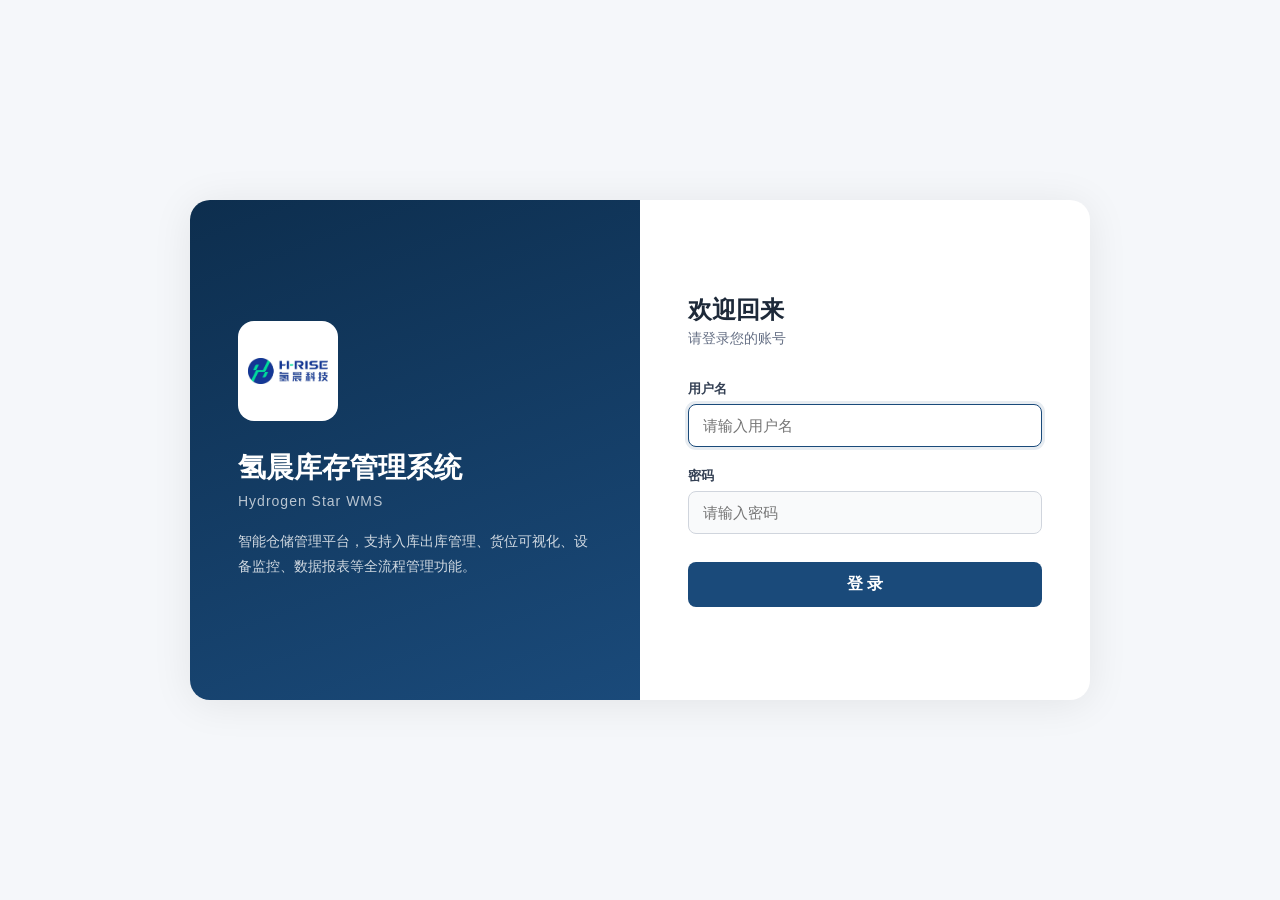
==== commit 744343dc: "除了工装保留记录" ====
--- a/LongShenStorageWeb/index.html
+++ b/LongShenStorageWeb/index.html
@@ -276,14 +276,14 @@
             <div class="form-group"><label>工装号</label><input id="inTooling" list="dlTooling" placeholder="自行输入"></div>
             <div class="form-group"><label>项目号</label><input id="inProject" list="dlProject" placeholder="自行输入"></div>
             <div class="form-group"><label>型号</label><input id="inModel" list="dlModel" placeholder="字母+数字"></div>
-            <div class="form-group"><label>工单号</label><input id="inWorkOrder" placeholder="批次入库保留"></div>
-            <div class="form-group"><label>电解槽编号</label><input id="inCellNumber" placeholder="批次入库保留"></div>
-            <div class="form-group"><label>组件节数</label><input type="number" id="inComponentSections" min="1" max="20" value="1"></div>
+            <div class="form-group"><label>工单号</label><input id="inWorkOrder" list="dlWorkOrder" placeholder="批次入库保留"></div>
+            <div class="form-group"><label>电解槽编号</label><input id="inCellNumber" list="dlCellNumber" placeholder="批次入库保留"></div>
+            <div class="form-group"><label>组件节数</label><input type="number" id="inComponentSections" list="dlComponentSections" min="1" max="20" value="1"></div>
             <div class="form-group"><label>客户名称</label><input id="inCustomer" list="dlCustomer" placeholder="自行输入"></div>
             <div class="form-group"><label>操作人员</label><input id="inOperator" readonly style="background:#f5f5f5;cursor:not-allowed"></div>
             <div class="form-group full"><label>备注</label><textarea id="inNotes"></textarea></div>
           </div>
-          <datalist id="dlPallet"></datalist><datalist id="dlTooling"></datalist><datalist id="dlProject"></datalist><datalist id="dlModel"></datalist><datalist id="dlCustomer"></datalist>
+          <datalist id="dlPallet"></datalist><datalist id="dlTooling"></datalist><datalist id="dlProject"></datalist><datalist id="dlModel"></datalist><datalist id="dlCustomer"></datalist><datalist id="dlWorkOrder"></datalist><datalist id="dlCellNumber"></datalist><datalist id="dlComponentSections"></datalist>
           <div class="btn-group">
             <button class="btn btn-primary" onclick="handleInbound()">📥 入库确认</button>
             <button class="btn" onclick="clearInbound()">🗑️ 清空</button>
